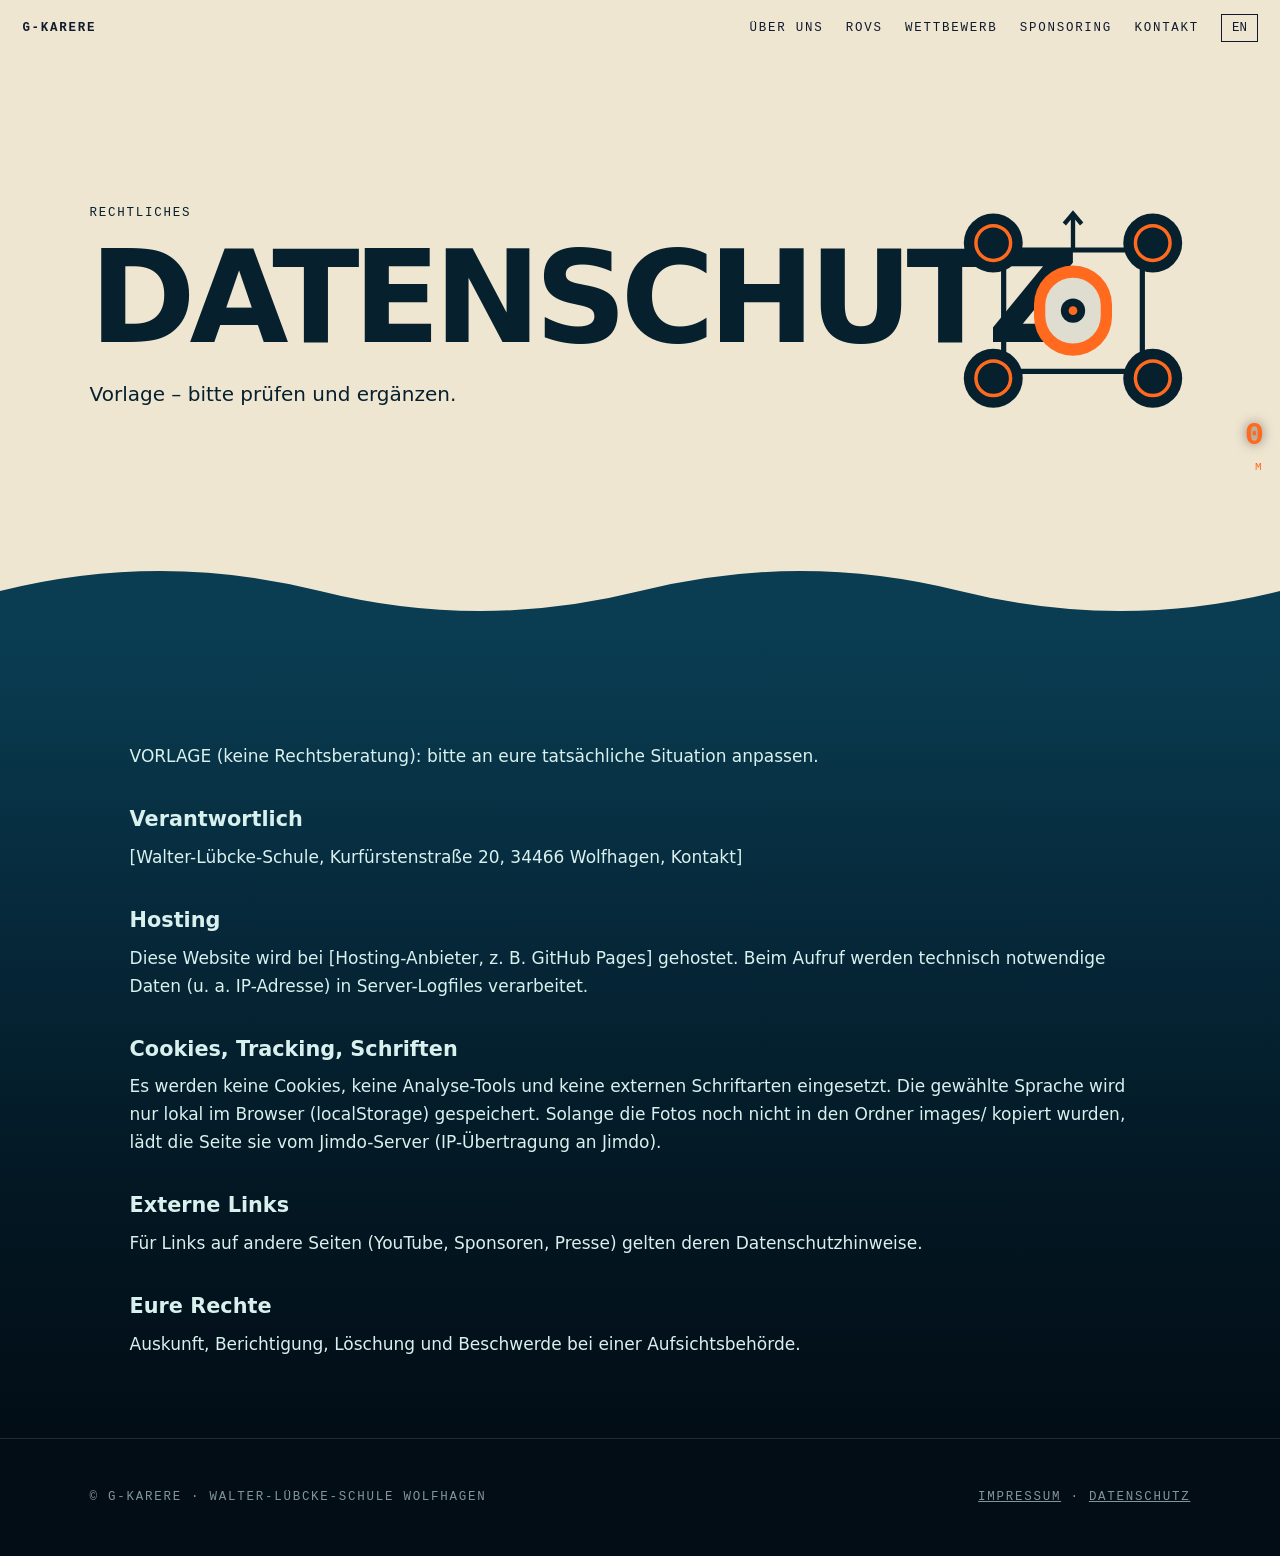
==== datenschutz.html @ f24f5056 "Add files via upload" ====
<!DOCTYPE html>
<html lang="de"><head><meta charset="utf-8"><meta name="viewport" content="width=device-width,initial-scale=1">
<title>Datenschutz – G-Karere Unterwasserrobotik</title><meta name="description" content="Datenschutz"><link rel="stylesheet" href="style.css"></head>
<body>
<nav class="mono"><a class="lg" href="index.html#top">G-KARERE</a><a href="index.html#about" data-en="About">Über uns</a><a href="index.html#rovs">ROVs</a><a href="index.html#comp" data-en="Competition">Wettbewerb</a><a href="index.html#sponsors">Sponsoring</a><a href="index.html#contact" data-en="Contact">Kontakt</a><button id="lang" aria-label="Language">EN</button></nav>
<div id="gauge" aria-hidden="true"><b id="depth">0</b><span>M</span></div>
<header class="hero sm" id="top"><i class="ring"></i><i class="ring"></i><i class="ring"></i><svg class="rov" viewBox="0 0 300 260" aria-label="ROV"><rect x="70" y="60" width="160" height="140" rx="18" fill="none" stroke="#06202e" stroke-width="6"/><rect x="105" y="78" width="90" height="104" rx="45" fill="#ff6a1f"/><rect x="118" y="92" width="64" height="76" rx="32" fill="#d9f1ee" opacity=".85"/><circle cx="150" cy="130" r="14" fill="#06202e"/><circle cx="150" cy="130" r="5" fill="#ff6a1f"/><g fill="#06202e"><circle cx="58" cy="52" r="34"/><circle cx="242" cy="52" r="34"/><circle cx="58" cy="208" r="34"/><circle cx="242" cy="208" r="34"/></g><g fill="none" stroke="#ff6a1f" stroke-width="4"><circle cx="58" cy="52" r="20"/><circle cx="242" cy="52" r="20"/><circle cx="58" cy="208" r="20"/><circle cx="242" cy="208" r="20"/></g><path d="M150 60V20M140 30l10-12 10 12" stroke="#06202e" stroke-width="5" fill="none"/></svg><span class="mono" data-en="Legal">Rechtliches</span><h1>Datenschutz</h1><p class="sub" data-en="Template – please review and complete.">Vorlage – bitte prüfen und ergänzen.</p><svg class="wave" viewBox="0 0 1200 80" preserveAspectRatio="none"><path d="M0 40Q150 0 300 40T600 40T900 40T1200 40V80H0Z" fill="#0a3d52"/></svg></header>
<main><section class="rv"><p>VORLAGE (keine Rechtsberatung): bitte an eure tatsächliche Situation anpassen.</p><h3 style="margin-top:2rem">Verantwortlich</h3><p>[Walter-Lübcke-Schule, Kurfürstenstraße 20, 34466 Wolfhagen, Kontakt]</p><h3 style="margin-top:2rem">Hosting</h3><p>Diese Website wird bei [Hosting-Anbieter, z. B. GitHub Pages] gehostet. Beim Aufruf werden technisch notwendige Daten (u. a. IP-Adresse) in Server-Logfiles verarbeitet.</p><h3 style="margin-top:2rem">Cookies, Tracking, Schriften</h3><p>Es werden keine Cookies, keine Analyse-Tools und keine externen Schriftarten eingesetzt. Die gewählte Sprache wird nur lokal im Browser (localStorage) gespeichert. Solange die Fotos noch nicht in den Ordner images/ kopiert wurden, lädt die Seite sie vom Jimdo-Server (IP-Übertragung an Jimdo).</p><h3 style="margin-top:2rem">Externe Links</h3><p>Für Links auf andere Seiten (YouTube, Sponsoren, Presse) gelten deren Datenschutzhinweise.</p><h3 style="margin-top:2rem">Eure Rechte</h3><p>Auskunft, Berichtigung, Löschung und Beschwerde bei einer Aufsichtsbehörde.</p></section></main>
<footer class="mono"><span>© G-Karere · Walter-Lübcke-Schule Wolfhagen</span><span><a href="impressum.html">Impressum</a> · <a href="datenschutz.html" data-en="Privacy">Datenschutz</a></span></footer>
<script src="app.js"></script></body></html>
---- style.css ----
:root{--sand:#efe6d2;--ink:#06202e;--deep:#0a3d52;--abyss:#020d16;--or:#ff6a1f;--foam:#d9f1ee;--mono:ui-monospace,"SF Mono","Cascadia Mono",Menlo,Consolas,monospace;--sans:"Avenir Next","Segoe UI",system-ui,sans-serif}
*{box-sizing:border-box;margin:0}
html{scroll-behavior:smooth}
body{font:17px/1.65 var(--sans);color:var(--foam);background:var(--abyss)}
a{color:inherit}
.mono{font-family:var(--mono);font-size:.78rem;letter-spacing:.14em;text-transform:uppercase}
nav{position:fixed;inset:0 0 auto;z-index:20;display:flex;gap:1.4rem;align-items:center;justify-content:flex-end;padding:.9rem 1.4rem;mix-blend-mode:difference;color:#fff}
nav a{text-decoration:none}nav a:hover{text-decoration:underline}
nav .lg{margin-right:auto;font-weight:900}
#lang{font:inherit;background:none;color:inherit;border:1px solid currentColor;padding:.15rem .6rem;cursor:pointer}
#gauge{position:fixed;right:1rem;top:50%;transform:translateY(-50%);z-index:15;text-align:right;color:var(--or);font-family:var(--mono);pointer-events:none}
#gauge b{display:block;font-size:2rem;line-height:1;text-shadow:0 0 12px #0008}
#gauge span{font-size:.7rem;letter-spacing:.2em}
.hero{min-height:100vh;background:var(--sand);color:var(--ink);position:relative;overflow:hidden;display:grid;align-content:center;padding:6rem 7vw 8rem}
.hero.sm{min-height:70vh;padding-bottom:7rem}
.hero h1{font-size:clamp(3.4rem,13vw,11rem);line-height:.86;font-weight:900;letter-spacing:-.05em;text-transform:uppercase}
.hero.sm h1{font-size:clamp(3rem,10vw,8rem)}
.hero h1 i{color:var(--or);font-style:normal}
.hero p.sub{max-width:36rem;margin-top:1.6rem;font-size:1.25rem}
.hero .mono{margin-bottom:1.2rem;display:block}
.rov{position:absolute;right:6vw;top:18vh;width:min(36vw,380px);animation:bob 6s ease-in-out infinite}
.hero.sm .rov{width:min(26vw,260px);top:22vh}
@keyframes bob{50%{transform:translateY(18px) rotate(2deg)}}
.ring{position:absolute;right:calc(6vw + 12vw);top:calc(18vh + 12vw);width:10px;height:10px;border:2px solid var(--or);border-radius:50%;opacity:0;animation:sonar 4s infinite}
.ring:nth-of-type(2){animation-delay:1.3s}.ring:nth-of-type(3){animation-delay:2.6s}
@keyframes sonar{0%{opacity:.8;transform:scale(1)}100%{opacity:0;transform:scale(60)}}
.wave{position:absolute;bottom:-1px;left:0;width:100%;height:80px}
main{background:linear-gradient(var(--deep),#06293b 35%,#031722 70%,var(--abyss))}
section{padding:7rem 7vw 5rem;max-width:1200px;margin:auto;position:relative}
.st{color:var(--or);display:block;margin-bottom:.8rem}
h2{font-size:clamp(2.2rem,6vw,4.6rem);line-height:.95;font-weight:900;letter-spacing:-.04em;text-transform:uppercase;margin-bottom:2rem;max-width:14ch}
h3{font-size:1.3rem;font-weight:800;margin-bottom:.4rem}
p+p{margin-top:1rem}
.two{display:grid;grid-template-columns:1.4fr 1fr;gap:3rem;align-items:start}
.stats{display:grid;grid-template-columns:repeat(auto-fit,minmax(130px,1fr));gap:1px;background:#ffffff22;border:1px solid #ffffff22}
.stats div{background:#06293bcc;padding:1.2rem}
.stats b{display:block;font-size:2.6rem;line-height:1;color:var(--or);font-weight:900}
.tl{border-left:2px dashed #ffffff44;margin-left:.5rem;padding-left:2rem}
.tl div{position:relative;padding-bottom:1.8rem}
.tl div::before{content:"";position:absolute;left:calc(-2rem - 7px);top:.55rem;width:12px;height:12px;background:var(--or);border-radius:50%}
.tl .mono{color:var(--or)}
.cards{display:grid;grid-template-columns:repeat(auto-fit,minmax(250px,1fr));gap:1.2rem;margin-top:2rem}
.card{border:1px solid #ffffff33;padding:1.5rem;background:#02101b88;transition:transform .3s,border-color .3s;display:block;text-decoration:none;overflow:hidden}
a.card:hover{transform:translateY(-6px);border-color:var(--or)}
.card .n{font-size:4.5rem;font-weight:900;line-height:.8;color:transparent;-webkit-text-stroke:1.5px var(--foam);margin-bottom:1rem;display:block}
.card.hot{border-color:var(--or)}
.card .go{color:var(--or);display:block;margin-top:1rem}
.tag{display:inline-block;background:var(--or);color:var(--ink);padding:.1rem .6rem;margin-bottom:.8rem}
.spec{margin-top:2rem;display:grid;grid-template-columns:repeat(auto-fit,minmax(220px,1fr));gap:.6rem 2rem;font-family:var(--mono);font-size:.85rem}
.spec li{list-style:none;border-bottom:1px solid #ffffff22;padding:.4rem 0}
.spec li::before{content:"› ";color:var(--or)}
.pic{margin:0}
.pic img{display:block;width:100%;height:auto;border:1px solid #ffffff33}
.pic figcaption{margin-top:.5rem;color:#d9f1ee99}
.pics{display:grid;grid-template-columns:repeat(auto-fit,minmax(240px,1fr));gap:1rem;margin-top:2rem}
.pics .pic img{aspect-ratio:4/3;object-fit:cover}
.who{display:flex;gap:1.2rem;flex-wrap:wrap;margin-top:1.4rem}
.who .pic{width:150px}.who .pic img{aspect-ratio:1;object-fit:cover}
.dep{display:grid;grid-template-columns:repeat(auto-fit,minmax(220px,1fr));gap:1px;background:#ffffff22;margin-top:1.5rem}
.dep div{background:#031722;padding:1.1rem}
.dep b{display:block;color:var(--or);font-family:var(--mono);font-size:.8rem;letter-spacing:.1em;text-transform:uppercase}
ul.press{list-style:none;padding:0}
ul.press li{border-bottom:1px solid #ffffff22}
ul.press a{display:flex;justify-content:space-between;gap:1rem;padding:.9rem 0;text-decoration:none;transition:.2s}
ul.press a:hover{color:var(--or);padding-left:.5rem}
.sp{display:flex;flex-wrap:wrap;gap:1rem;margin:2rem 0}
.sp a{border:1px solid #ffffff44;padding:1.4rem 2rem;font-weight:800;font-size:1.2rem;text-decoration:none}
.sp a:hover{background:var(--foam);color:var(--ink)}
.btn{display:inline-block;background:var(--or);color:var(--ink);padding:.9rem 1.6rem;font-weight:900;text-decoration:none;text-transform:uppercase;letter-spacing:.05em;margin:0 .6rem .6rem 0}
.btn:hover{background:var(--foam)}
.pn{display:flex;justify-content:space-between;gap:1rem;flex-wrap:wrap;margin-top:3rem;border-top:1px solid #ffffff33;padding-top:1.5rem}
.pn a{text-decoration:none;font-weight:800;font-size:1.3rem}.pn a:hover{color:var(--or)}
footer{padding:3rem 7vw;border-top:1px solid #ffffff22;display:flex;flex-wrap:wrap;gap:1rem 2rem;justify-content:space-between;color:#d9f1ee99}
.js .rv{opacity:0;transform:translateY(30px);transition:1s}
.js .rv.in{opacity:1;transform:none}
@media(max-width:800px){.two{grid-template-columns:1fr}.rov{opacity:.25;width:70vw!important}#gauge{right:.5rem}nav a:not(.lg){display:none}}
@media(prefers-reduced-motion:reduce){*{animation:none!important;transition:none!important}html{scroll-behavior:auto}}
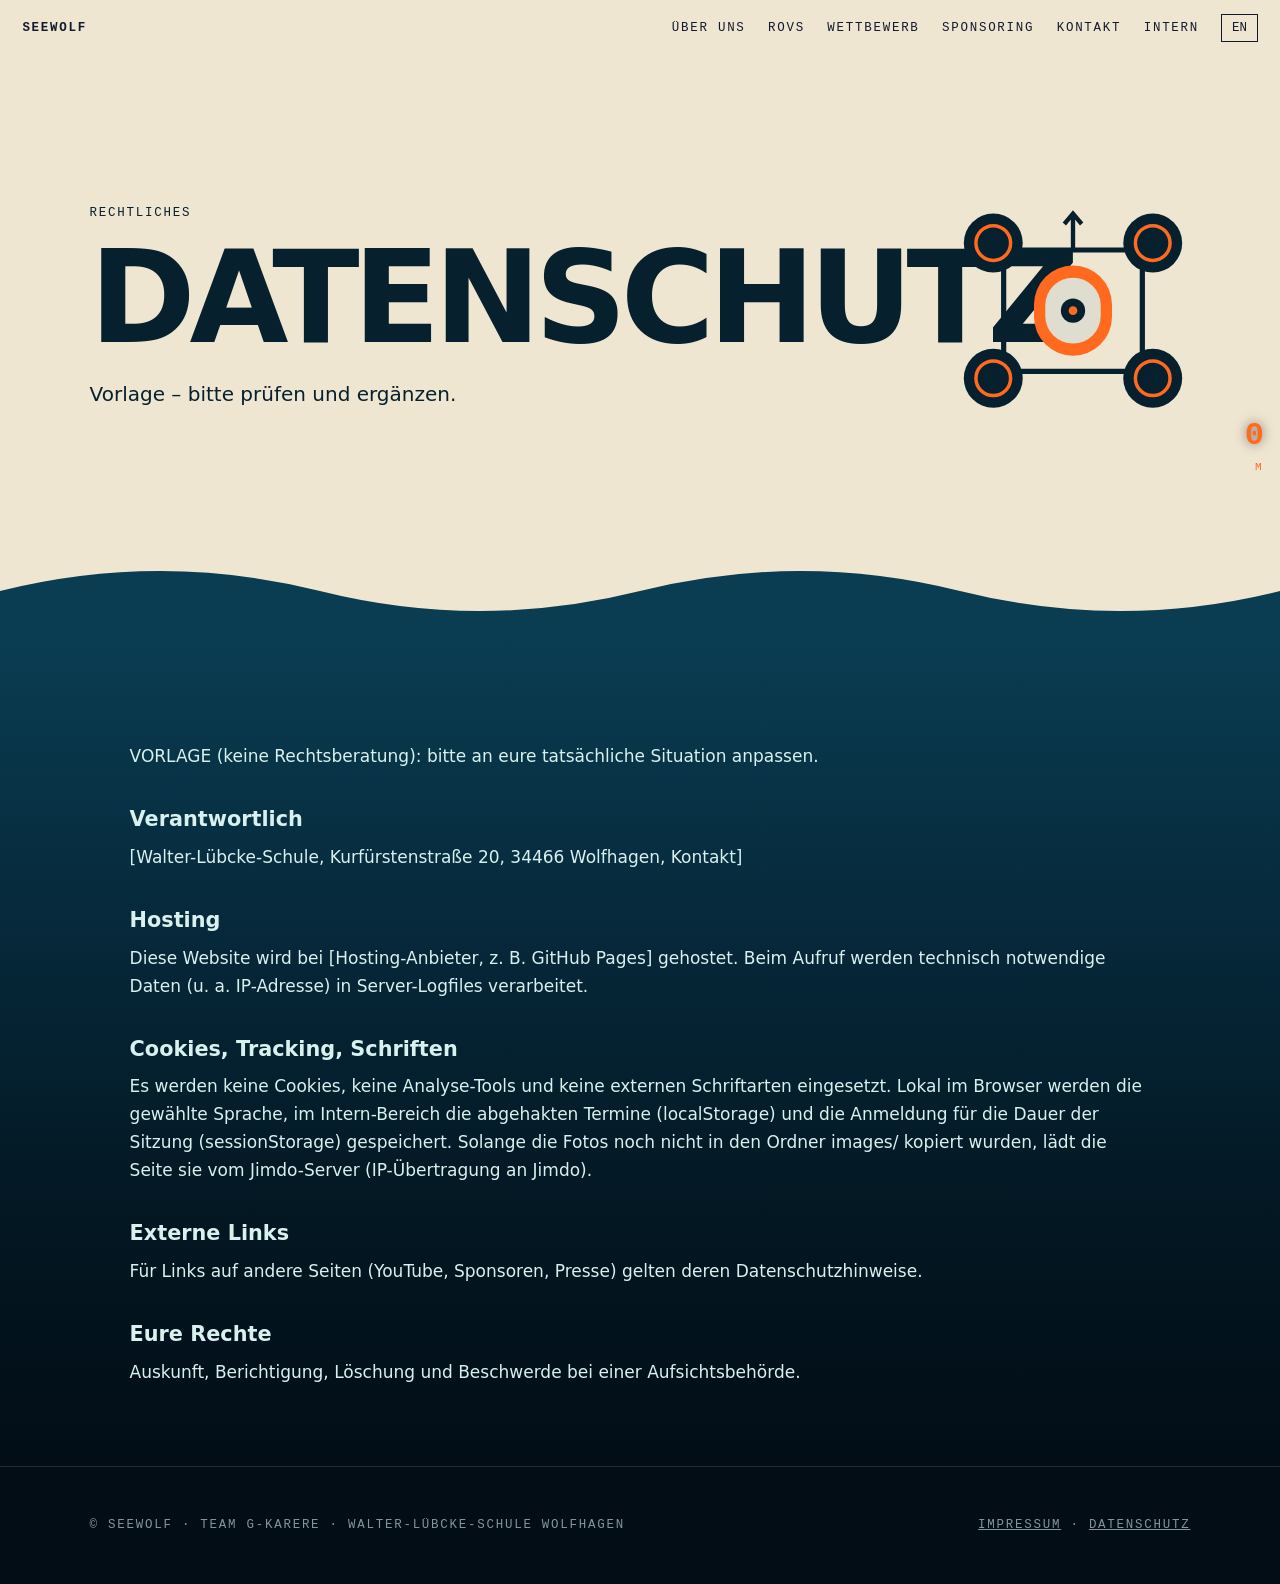
==== commit edd53337: "Add files via upload" ====
--- a/datenschutz.html
+++ b/datenschutz.html
@@ -1,10 +1,10 @@
 <!DOCTYPE html>
 <html lang="de"><head><meta charset="utf-8"><meta name="viewport" content="width=device-width,initial-scale=1">
-<title>Datenschutz – G-Karere Unterwasserrobotik</title><meta name="description" content="Datenschutz"><link rel="stylesheet" href="style.css"></head>
+<title>Datenschutz – Seewolf Unterwasserrobotik</title><meta name="description" content="Datenschutz"><link rel="stylesheet" href="style.css"></head>
 <body>
-<nav class="mono"><a class="lg" href="index.html#top">G-KARERE</a><a href="index.html#about" data-en="About">Über uns</a><a href="index.html#rovs">ROVs</a><a href="index.html#comp" data-en="Competition">Wettbewerb</a><a href="index.html#sponsors">Sponsoring</a><a href="index.html#contact" data-en="Contact">Kontakt</a><button id="lang" aria-label="Language">EN</button></nav>
+<nav class="mono"><a class="lg" href="index.html#top">SEEWOLF</a><a href="index.html#about" data-en="About">Über uns</a><a href="index.html#rovs">ROVs</a><a href="wettbewerb.html" data-en="Competition">Wettbewerb</a><a href="index.html#sponsors">Sponsoring</a><a href="index.html#contact" data-en="Contact">Kontakt</a><a href="intern.html">Intern</a><button id="lang" aria-label="Language">EN</button></nav>
 <div id="gauge" aria-hidden="true"><b id="depth">0</b><span>M</span></div>
 <header class="hero sm" id="top"><i class="ring"></i><i class="ring"></i><i class="ring"></i><svg class="rov" viewBox="0 0 300 260" aria-label="ROV"><rect x="70" y="60" width="160" height="140" rx="18" fill="none" stroke="#06202e" stroke-width="6"/><rect x="105" y="78" width="90" height="104" rx="45" fill="#ff6a1f"/><rect x="118" y="92" width="64" height="76" rx="32" fill="#d9f1ee" opacity=".85"/><circle cx="150" cy="130" r="14" fill="#06202e"/><circle cx="150" cy="130" r="5" fill="#ff6a1f"/><g fill="#06202e"><circle cx="58" cy="52" r="34"/><circle cx="242" cy="52" r="34"/><circle cx="58" cy="208" r="34"/><circle cx="242" cy="208" r="34"/></g><g fill="none" stroke="#ff6a1f" stroke-width="4"><circle cx="58" cy="52" r="20"/><circle cx="242" cy="52" r="20"/><circle cx="58" cy="208" r="20"/><circle cx="242" cy="208" r="20"/></g><path d="M150 60V20M140 30l10-12 10 12" stroke="#06202e" stroke-width="5" fill="none"/></svg><span class="mono" data-en="Legal">Rechtliches</span><h1>Datenschutz</h1><p class="sub" data-en="Template – please review and complete.">Vorlage – bitte prüfen und ergänzen.</p><svg class="wave" viewBox="0 0 1200 80" preserveAspectRatio="none"><path d="M0 40Q150 0 300 40T600 40T900 40T1200 40V80H0Z" fill="#0a3d52"/></svg></header>
-<main><section class="rv"><p>VORLAGE (keine Rechtsberatung): bitte an eure tatsächliche Situation anpassen.</p><h3 style="margin-top:2rem">Verantwortlich</h3><p>[Walter-Lübcke-Schule, Kurfürstenstraße 20, 34466 Wolfhagen, Kontakt]</p><h3 style="margin-top:2rem">Hosting</h3><p>Diese Website wird bei [Hosting-Anbieter, z. B. GitHub Pages] gehostet. Beim Aufruf werden technisch notwendige Daten (u. a. IP-Adresse) in Server-Logfiles verarbeitet.</p><h3 style="margin-top:2rem">Cookies, Tracking, Schriften</h3><p>Es werden keine Cookies, keine Analyse-Tools und keine externen Schriftarten eingesetzt. Die gewählte Sprache wird nur lokal im Browser (localStorage) gespeichert. Solange die Fotos noch nicht in den Ordner images/ kopiert wurden, lädt die Seite sie vom Jimdo-Server (IP-Übertragung an Jimdo).</p><h3 style="margin-top:2rem">Externe Links</h3><p>Für Links auf andere Seiten (YouTube, Sponsoren, Presse) gelten deren Datenschutzhinweise.</p><h3 style="margin-top:2rem">Eure Rechte</h3><p>Auskunft, Berichtigung, Löschung und Beschwerde bei einer Aufsichtsbehörde.</p></section></main>
-<footer class="mono"><span>© G-Karere · Walter-Lübcke-Schule Wolfhagen</span><span><a href="impressum.html">Impressum</a> · <a href="datenschutz.html" data-en="Privacy">Datenschutz</a></span></footer>
+<main><section class="rv"><p>VORLAGE (keine Rechtsberatung): bitte an eure tatsächliche Situation anpassen.</p><h3 style="margin-top:2rem">Verantwortlich</h3><p>[Walter-Lübcke-Schule, Kurfürstenstraße 20, 34466 Wolfhagen, Kontakt]</p><h3 style="margin-top:2rem">Hosting</h3><p>Diese Website wird bei [Hosting-Anbieter, z. B. GitHub Pages] gehostet. Beim Aufruf werden technisch notwendige Daten (u. a. IP-Adresse) in Server-Logfiles verarbeitet.</p><h3 style="margin-top:2rem">Cookies, Tracking, Schriften</h3><p>Es werden keine Cookies, keine Analyse-Tools und keine externen Schriftarten eingesetzt. Lokal im Browser werden die gewählte Sprache, im Intern-Bereich die abgehakten Termine (localStorage) und die Anmeldung für die Dauer der Sitzung (sessionStorage) gespeichert. Solange die Fotos noch nicht in den Ordner images/ kopiert wurden, lädt die Seite sie vom Jimdo-Server (IP-Übertragung an Jimdo).</p><h3 style="margin-top:2rem">Externe Links</h3><p>Für Links auf andere Seiten (YouTube, Sponsoren, Presse) gelten deren Datenschutzhinweise.</p><h3 style="margin-top:2rem">Eure Rechte</h3><p>Auskunft, Berichtigung, Löschung und Beschwerde bei einer Aufsichtsbehörde.</p></section></main>
+<footer class="mono"><span>© Seewolf · Team G-Karere · Walter-Lübcke-Schule Wolfhagen</span><span><a href="impressum.html">Impressum</a> · <a href="datenschutz.html" data-en="Privacy">Datenschutz</a></span></footer>
 <script src="app.js"></script></body></html>
--- a/style.css
+++ b/style.css
@@ -75,3 +75,27 @@
 .js .rv.in{opacity:1;transform:none}
 @media(max-width:800px){.two{grid-template-columns:1fr}.rov{opacity:.25;width:70vw!important}#gauge{right:.5rem}nav a:not(.lg){display:none}}
 @media(prefers-reduced-motion:reduce){*{animation:none!important;transition:none!important}html{scroll-behavior:auto}}
+.login{max-width:440px}
+.login label{display:block;margin-top:1.1rem}
+.login input{display:block;width:100%;margin-top:.35rem;padding:.8rem 1rem;font:inherit;background:#02101b;color:var(--foam);border:1px solid #ffffff55}
+.login input:focus{outline:2px solid var(--or);border-color:var(--or)}
+.login button{margin-top:1.4rem;border:0;cursor:pointer;font:inherit}
+.err{color:#ffb089;margin-top:1rem;min-height:1.5rem}
+.count{display:flex;gap:1.4rem;align-items:baseline;flex-wrap:wrap;margin-bottom:1.5rem}
+.count b{font-size:clamp(4rem,14vw,9rem);line-height:.9;color:var(--or);font-weight:900;letter-spacing:-.05em}
+.chips{display:flex;flex-wrap:wrap;gap:.5rem;margin:1.2rem 0 2rem}
+.chips button{font:inherit;font-family:var(--mono);font-size:.78rem;letter-spacing:.1em;text-transform:uppercase;background:none;color:var(--foam);border:1px solid #ffffff55;padding:.35rem .9rem;cursor:pointer}
+.chips button.on{background:var(--or);border-color:var(--or);color:var(--ink)}
+.mon{color:var(--or);margin:2.2rem 0 .6rem}
+.it{display:grid;grid-template-columns:5.5rem 1fr;gap:.3rem 1.2rem;padding:.9rem 0;border-bottom:1px solid #ffffff22}
+.it .mono{color:#d9f1ee99}
+.it.done h3{text-decoration:line-through;opacity:.5}
+.it.late .mono:first-child{color:#ffb089}
+.it label{cursor:pointer;display:flex;gap:.7rem;align-items:flex-start}
+.it input{margin-top:.45rem;accent-color:var(--or)}
+.it h3{font-size:1.1rem;margin:0}
+.it p{color:#d9f1ee99;font-size:.95rem}
+.it .tag{margin:.3rem .4rem 0 0;font-size:.68rem}
+.it .tag.m{background:var(--foam)}
+.banner{border-left:3px solid var(--or);padding:.2rem 0 .2rem 1.2rem;margin:1rem 0 0;max-width:46rem}
+[hidden]{display:none!important}
